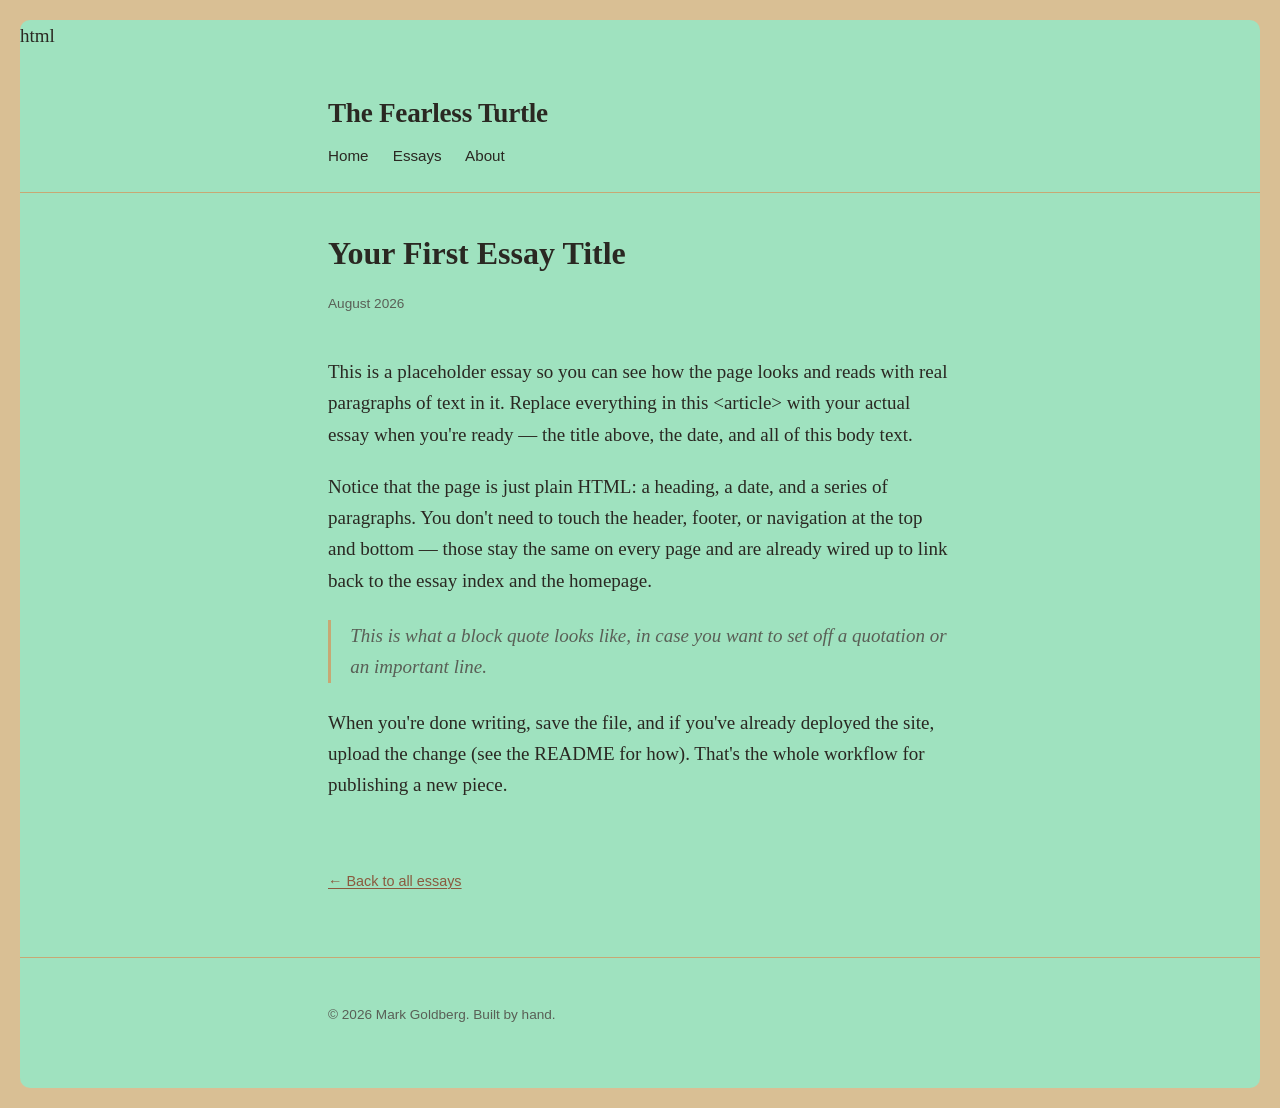
==== essays/index.html @ 42647383 "Create index.html" ====
html
<!DOCTYPE html>
<html lang="en">
<head>
  <meta charset="UTF-8">
  <meta name="viewport" content="width=device-width, initial-scale=1.0">
  <title>Your First Essay Title &mdash; The Fearless Turtle</title>
  <link rel="stylesheet" href="../css/style.css">
</head>
<body>

  <header class="site-header">
    <div class="wrap">
      <p class="site-title"><a href="../index.html">The Fearless Turtle</a></p>
      <nav class="site-nav">
        <a href="../index.html">Home</a>
        <a href="index.html">Essays</a>
        <a href="../about.html">About</a>
      </nav>
    </div>
  </header>

  <main class="wrap">
    <article class="essay">

      <h1>Your First Essay Title</h1>
      <p class="essay-meta">August 2026</p>

      <p>
        This is a placeholder essay so you can see how the page looks and
        reads with real paragraphs of text in it. Replace everything in this
        &lt;article&gt; with your actual essay when you're ready &mdash; the
        title above, the date, and all of this body text.
      </p>

      <p>
        Notice that the page is just plain HTML: a heading, a date, and a
        series of paragraphs. You don't need to touch the header, footer, or
        navigation at the top and bottom &mdash; those stay the same on every
        page and are already wired up to link back to the essay index and the
        homepage.
      </p>

      <blockquote>
        This is what a block quote looks like, in case you want to set off a
        quotation or an important line.
      </blockquote>

      <p>
        When you're done writing, save the file, and if you've already
        deployed the site, upload the change (see the README for how). That's
        the whole workflow for publishing a new piece.
      </p>

      <p><a class="back-link" href="index.html">&larr; Back to all essays</a></p>

    </article>
  </main>

  <footer class="site-footer">
    <div class="wrap">
      <p>&copy; 2026 Mark Goldberg. Built by hand.</p>
    </div>
  </footer>

</body>
</html>
---- css/style.css ----
/* ============================================
   Site-wide styles
   Edit the values in :root to change colors/fonts
   across the entire site in one place.
   ============================================ */

:root {
  --color-bg: #9fe2bf;       /* sea foam green — the page itself */
  --color-frame: #d9bf94;    /* sandy tan — the border framing the page */
  --color-text: #2a2822;
  --color-muted: #595f56;
  --color-accent: #8a5a3f;
  --color-border: #c7a874;
  --font-body: Georgia, 'Times New Roman', serif;
  --font-ui: -apple-system, BlinkMacSystemFont, 'Segoe UI', Helvetica, Arial, sans-serif;
  --max-width: 42rem;
  --frame-width: 1.25rem;
}

* {
  box-sizing: border-box;
}

html {
  -webkit-text-size-adjust: 100%;
  background: var(--color-frame);
}

body {
  margin: var(--frame-width);
  min-height: calc(100vh - (var(--frame-width) * 2));
  background: var(--color-bg);
  color: var(--color-text);
  font-family: var(--font-body);
  font-size: 19px;
  line-height: 1.65;
  border-radius: 10px;
}

a {
  color: var(--color-accent);
  text-decoration-thickness: 1px;
  text-underline-offset: 2px;
}

a:hover {
  text-decoration-thickness: 2px;
}

.wrap {
  max-width: var(--max-width);
  margin: 0 auto;
  padding: 0 1.5rem;
}

/* ---- Header / nav ---- */

header.site-header {
  border-bottom: 1px solid var(--color-border);
  padding: 2.5rem 0 1.5rem;
  margin-bottom: 2.5rem;
}

header.site-header .site-title {
  font-size: 1.7rem;
  font-weight: 700;
  letter-spacing: -0.01em;
  margin: 0 0 0.4rem;
}

header.site-header .site-title a {
  color: var(--color-text);
  text-decoration: none;
}

header.site-header .tagline {
  font-family: var(--font-ui);
  font-size: 0.95rem;
  color: var(--color-muted);
  margin: 0 0 1rem;
}

nav.site-nav {
  font-family: var(--font-ui);
  font-size: 0.95rem;
}

nav.site-nav a {
  margin-right: 1.25rem;
  color: var(--color-text);
  text-decoration: none;
  border-bottom: 1px solid transparent;
}

nav.site-nav a:hover {
  border-bottom-color: var(--color-accent);
}

/* ---- Footer ---- */

footer.site-footer {
  margin-top: 4rem;
  padding: 2rem 0 3rem;
  border-top: 1px solid var(--color-border);
  font-family: var(--font-ui);
  font-size: 0.85rem;
  color: var(--color-muted);
}

/* ---- Landing page intro ---- */

.intro {
  margin-bottom: 3rem;
}

.intro h1 {
  font-size: 1.5rem;
  margin-bottom: 0.75rem;
}

/* ---- Essay / article list ---- */

.essay-list {
  list-style: none;
  margin: 0;
  padding: 0;
}

.essay-list li {
  padding: 1.1rem 0;
  border-bottom: 1px solid var(--color-border);
}

.essay-list li:first-child {
  border-top: 1px solid var(--color-border);
}

.essay-list .essay-title {
  font-size: 1.15rem;
  font-weight: 700;
}

.essay-list .essay-title a {
  text-decoration: none;
  color: var(--color-text);
}

.essay-list .essay-title a:hover {
  color: var(--color-accent);
}

.essay-list .essay-meta {
  font-family: var(--font-ui);
  font-size: 0.82rem;
  color: var(--color-muted);
  margin-top: 0.2rem;
}

.essay-list .essay-excerpt {
  margin-top: 0.4rem;
  color: var(--color-muted);
  font-size: 0.97rem;
}

/* ---- Single essay page ---- */

article.essay h1 {
  font-size: 2rem;
  line-height: 1.25;
  margin-bottom: 0.3rem;
}

article.essay .essay-meta {
  font-family: var(--font-ui);
  font-size: 0.85rem;
  color: var(--color-muted);
  margin-bottom: 2.5rem;
}

article.essay p {
  margin: 1.3rem 0;
}

article.essay blockquote {
  margin: 1.5rem 0;
  padding-left: 1.2rem;
  border-left: 3px solid var(--color-border);
  color: var(--color-muted);
  font-style: italic;
}

.back-link {
  display: inline-block;
  margin-top: 3rem;
  font-family: var(--font-ui);
  font-size: 0.9rem;
}

@media (max-width: 480px) {
  :root { --frame-width: 0.6rem; }
  body { font-size: 17px; border-radius: 6px; }
  header.site-header { padding-top: 1.5rem; }
}
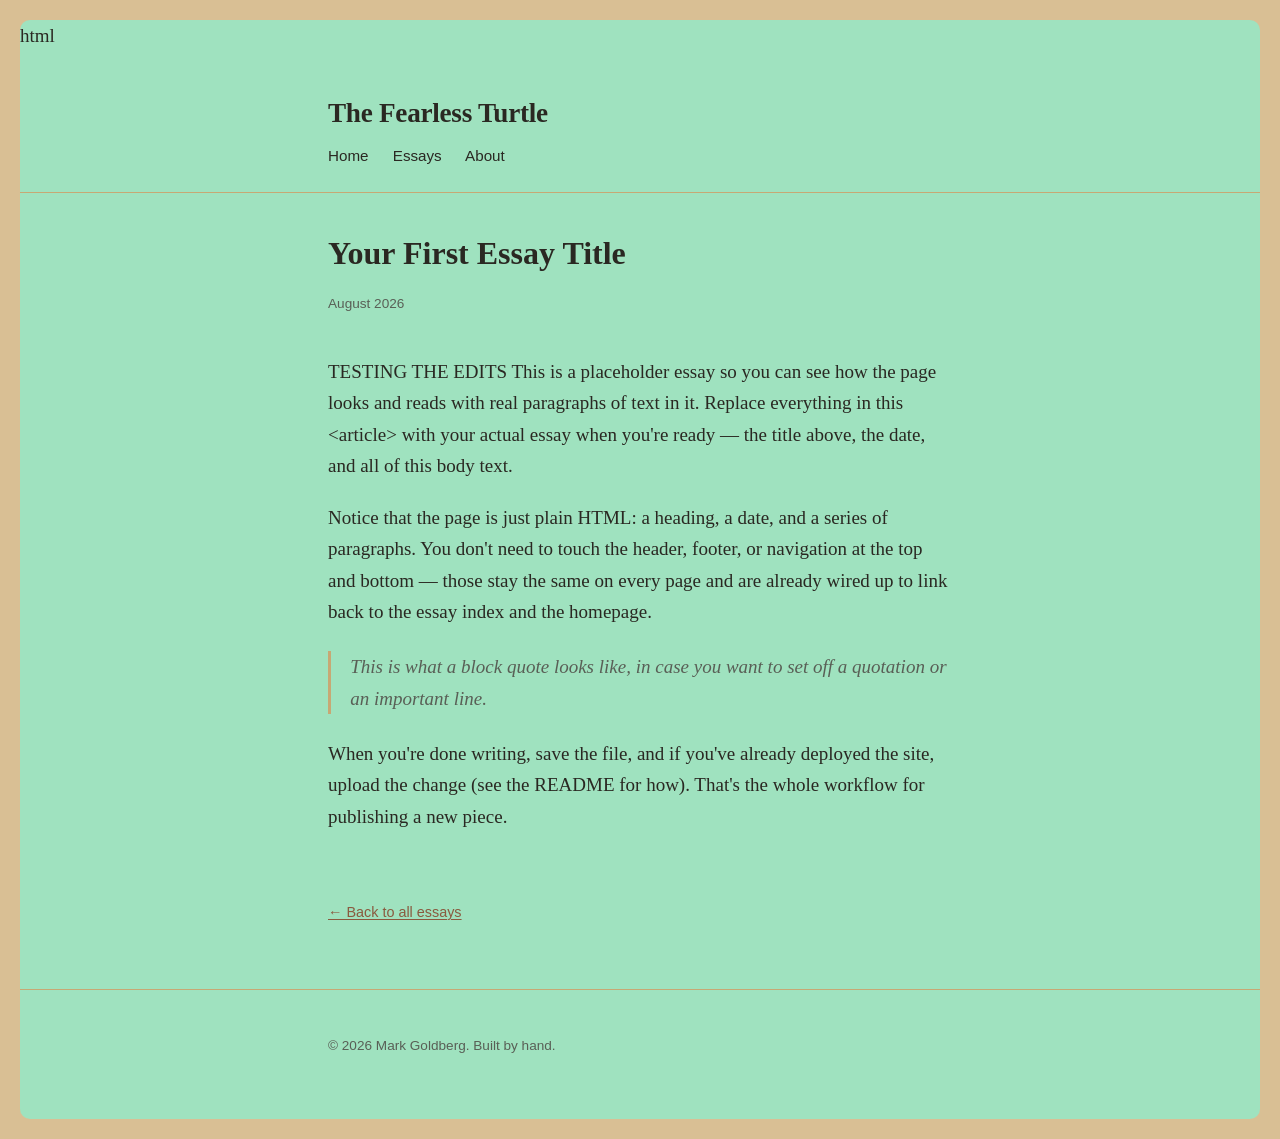
==== commit c3b6bec0: "Update index.html" ====
--- a/essays/index.html
+++ b/essays/index.html
@@ -27,6 +27,7 @@
       <p class="essay-meta">August 2026</p>
 
       <p>
+        TESTING THE EDITS
         This is a placeholder essay so you can see how the page looks and
         reads with real paragraphs of text in it. Replace everything in this
         &lt;article&gt; with your actual essay when you're ready &mdash; the
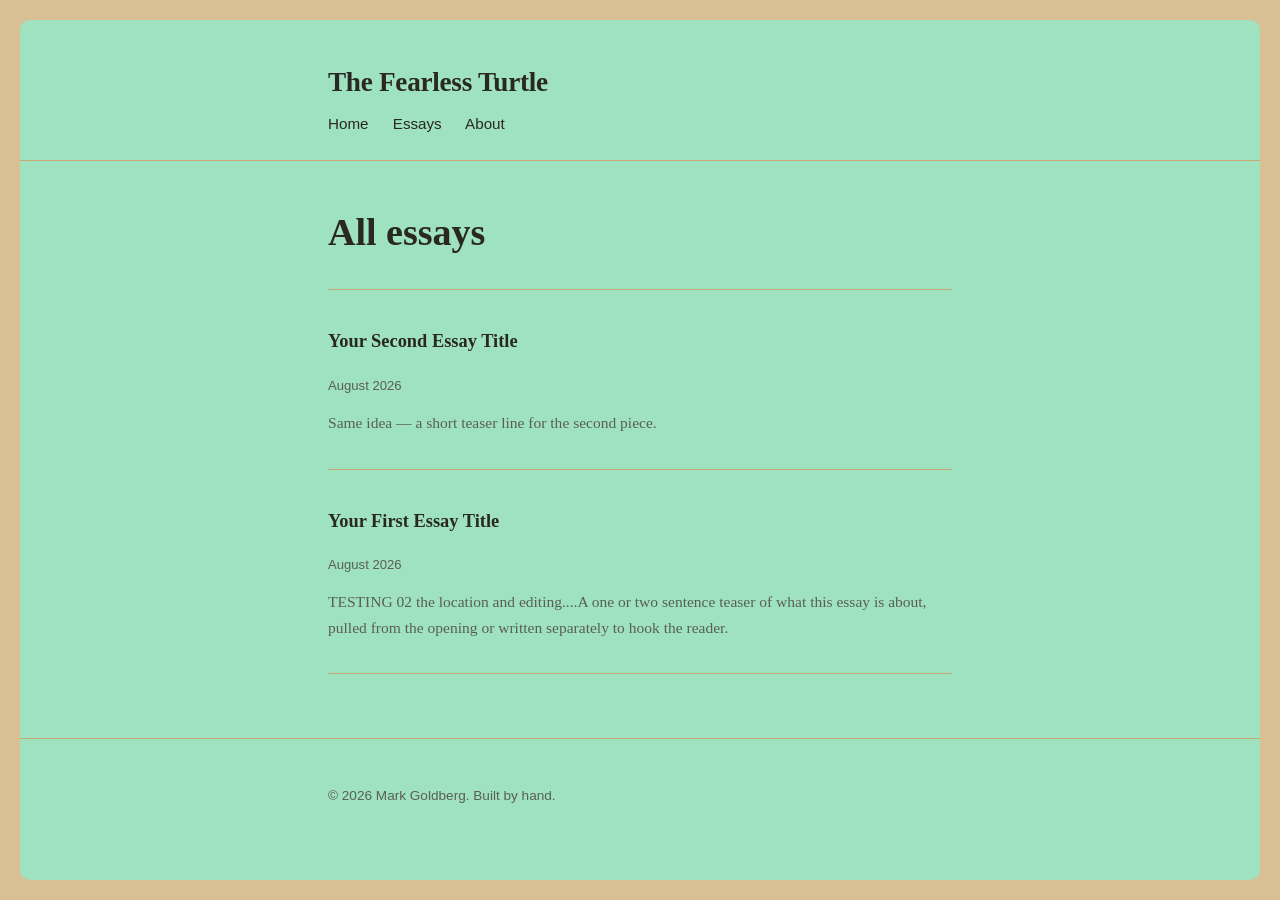
==== commit f2ef9c18: "Fix essay file locations so site links work Move the essay list, both essays and the template into e" ====
--- a/essays/index.html
+++ b/essays/index.html
@@ -1,10 +1,9 @@
-html
 <!DOCTYPE html>
 <html lang="en">
 <head>
   <meta charset="UTF-8">
   <meta name="viewport" content="width=device-width, initial-scale=1.0">
-  <title>Your First Essay Title &mdash; The Fearless Turtle</title>
+  <title>Essays &mdash; The Fearless Turtle</title>
   <link rel="stylesheet" href="../css/style.css">
 </head>
 <body>
@@ -21,41 +20,33 @@
   </header>
 
   <main class="wrap">
-    <article class="essay">
+    <h1>All essays</h1>
 
-      <h1>Your First Essay Title</h1>
-      <p class="essay-meta">August 2026</p>
+    <!--
+      TESTING the location and editing....Every time you publish a new essay, copy essay-template.html
+      to a new file in this folder, then add a matching <li> entry
+      here (newest at the top).
+    -->
+    <ul class="essay-list">
 
-      <p>
-        TESTING THE EDITS
-        This is a placeholder essay so you can see how the page looks and
-        reads with real paragraphs of text in it. Replace everything in this
-        &lt;article&gt; with your actual essay when you're ready &mdash; the
-        title above, the date, and all of this body text.
-      </p>
+      <li>
+        <p class="essay-title"><a href="second-essay.html">Your Second Essay Title</a></p>
+        <p class="essay-meta">August 2026</p>
+        <p class="essay-excerpt">
+          Same idea &mdash; a short teaser line for the second piece.
+        </p>
+      </li>
 
-      <p>
-        Notice that the page is just plain HTML: a heading, a date, and a
-        series of paragraphs. You don't need to touch the header, footer, or
-        navigation at the top and bottom &mdash; those stay the same on every
-        page and are already wired up to link back to the essay index and the
-        homepage.
-      </p>
+      <li>
+        <p class="essay-title"><a href="first-essay.html">Your First Essay Title</a></p>
+        <p class="essay-meta">August 2026</p>
+        <p class="essay-excerpt">
+          TESTING 02 the location and editing....A one or two sentence teaser of what this essay is about, pulled from
+          the opening or written separately to hook the reader.
+        </p>
+      </li>
 
-      <blockquote>
-        This is what a block quote looks like, in case you want to set off a
-        quotation or an important line.
-      </blockquote>
-
-      <p>
-        When you're done writing, save the file, and if you've already
-        deployed the site, upload the change (see the README for how). That's
-        the whole workflow for publishing a new piece.
-      </p>
-
-      <p><a class="back-link" href="index.html">&larr; Back to all essays</a></p>
-
-    </article>
+    </ul>
   </main>
 
   <footer class="site-footer">
--- a/css/style.css
+++ b/css/style.css
@@ -196,8 +196,15 @@
   font-size: 0.9rem;
 }
 
-@media (max-width: 480px) {
-  :root { --frame-width: 0.6rem; }
-  body { font-size: 17px; border-radius: 6px; }
-  header.site-header { padding-top: 1.5rem; }
-}
+figure.portrait {
+  margin: 2rem 0;
+  max-width: 320px;
+}
+
+figure.portrait img {
+  display: block;
+  width: 100%;
+  height: auto;
+  border-radius: 4px;
+  box-shadow: 0 4px 14px rgba(42, 40, 34, 0.25);
+}
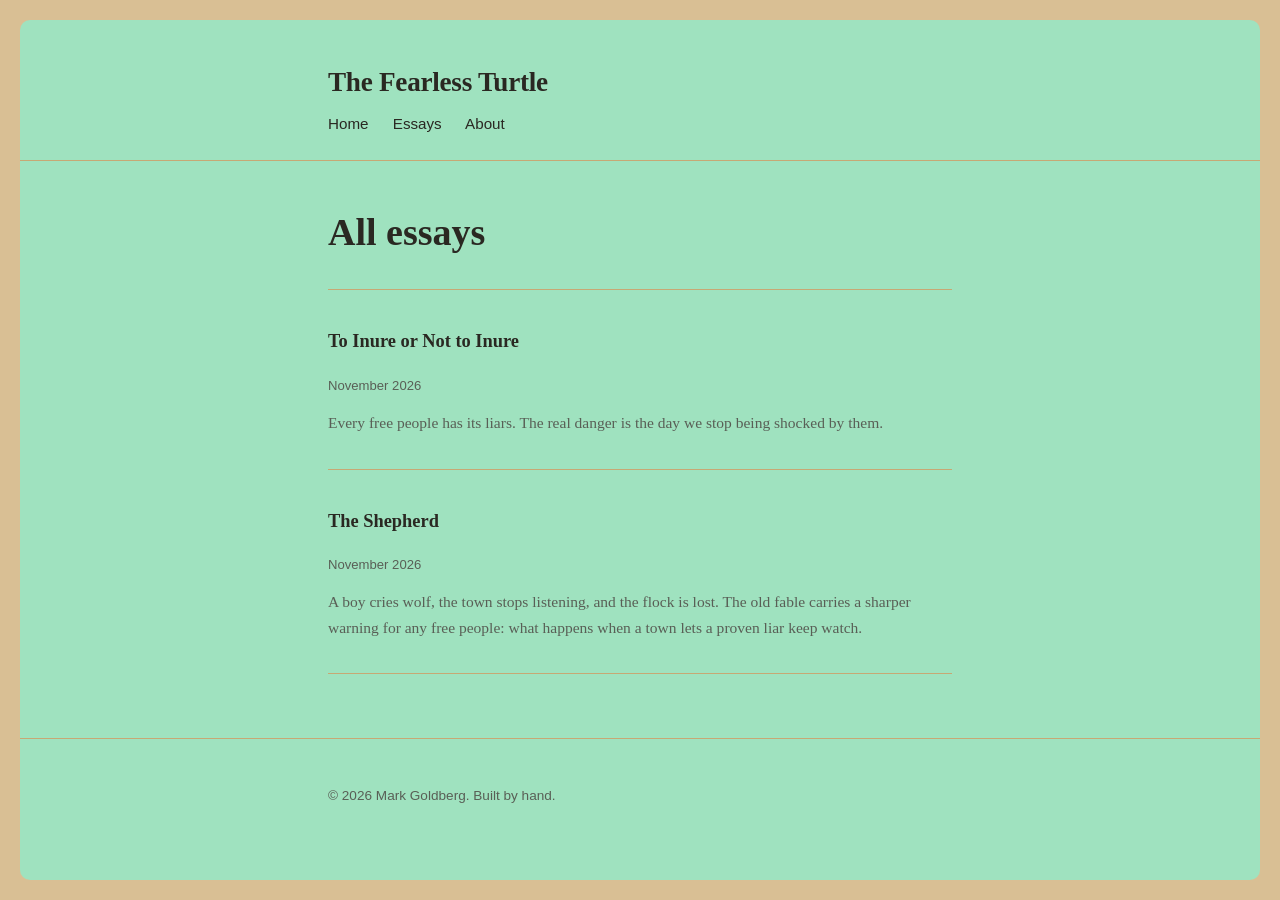
==== commit 16ef3d1a: "Add first two essays, Nathaniel's bio, and new photo caption - Add 'The Shepherd' and 'To Inure or N" ====
--- a/essays/index.html
+++ b/essays/index.html
@@ -30,19 +30,18 @@
     <ul class="essay-list">
 
       <li>
-        <p class="essay-title"><a href="second-essay.html">Your Second Essay Title</a></p>
-        <p class="essay-meta">August 2026</p>
+        <p class="essay-title"><a href="to-inure-or-not-to-inure.html">To Inure or Not to Inure</a></p>
+        <p class="essay-meta">November 2026</p>
         <p class="essay-excerpt">
-          Same idea &mdash; a short teaser line for the second piece.
+          Every free people has its liars. The real danger is the day we stop being shocked by them.
         </p>
       </li>
 
       <li>
-        <p class="essay-title"><a href="first-essay.html">Your First Essay Title</a></p>
-        <p class="essay-meta">August 2026</p>
+        <p class="essay-title"><a href="the-shepherd.html">The Shepherd</a></p>
+        <p class="essay-meta">November 2026</p>
         <p class="essay-excerpt">
-          TESTING 02 the location and editing....A one or two sentence teaser of what this essay is about, pulled from
-          the opening or written separately to hook the reader.
+          A boy cries wolf, the town stops listening, and the flock is lost. The old fable carries a sharper warning for any free people: what happens when a town lets a proven liar keep watch.
         </p>
       </li>
 
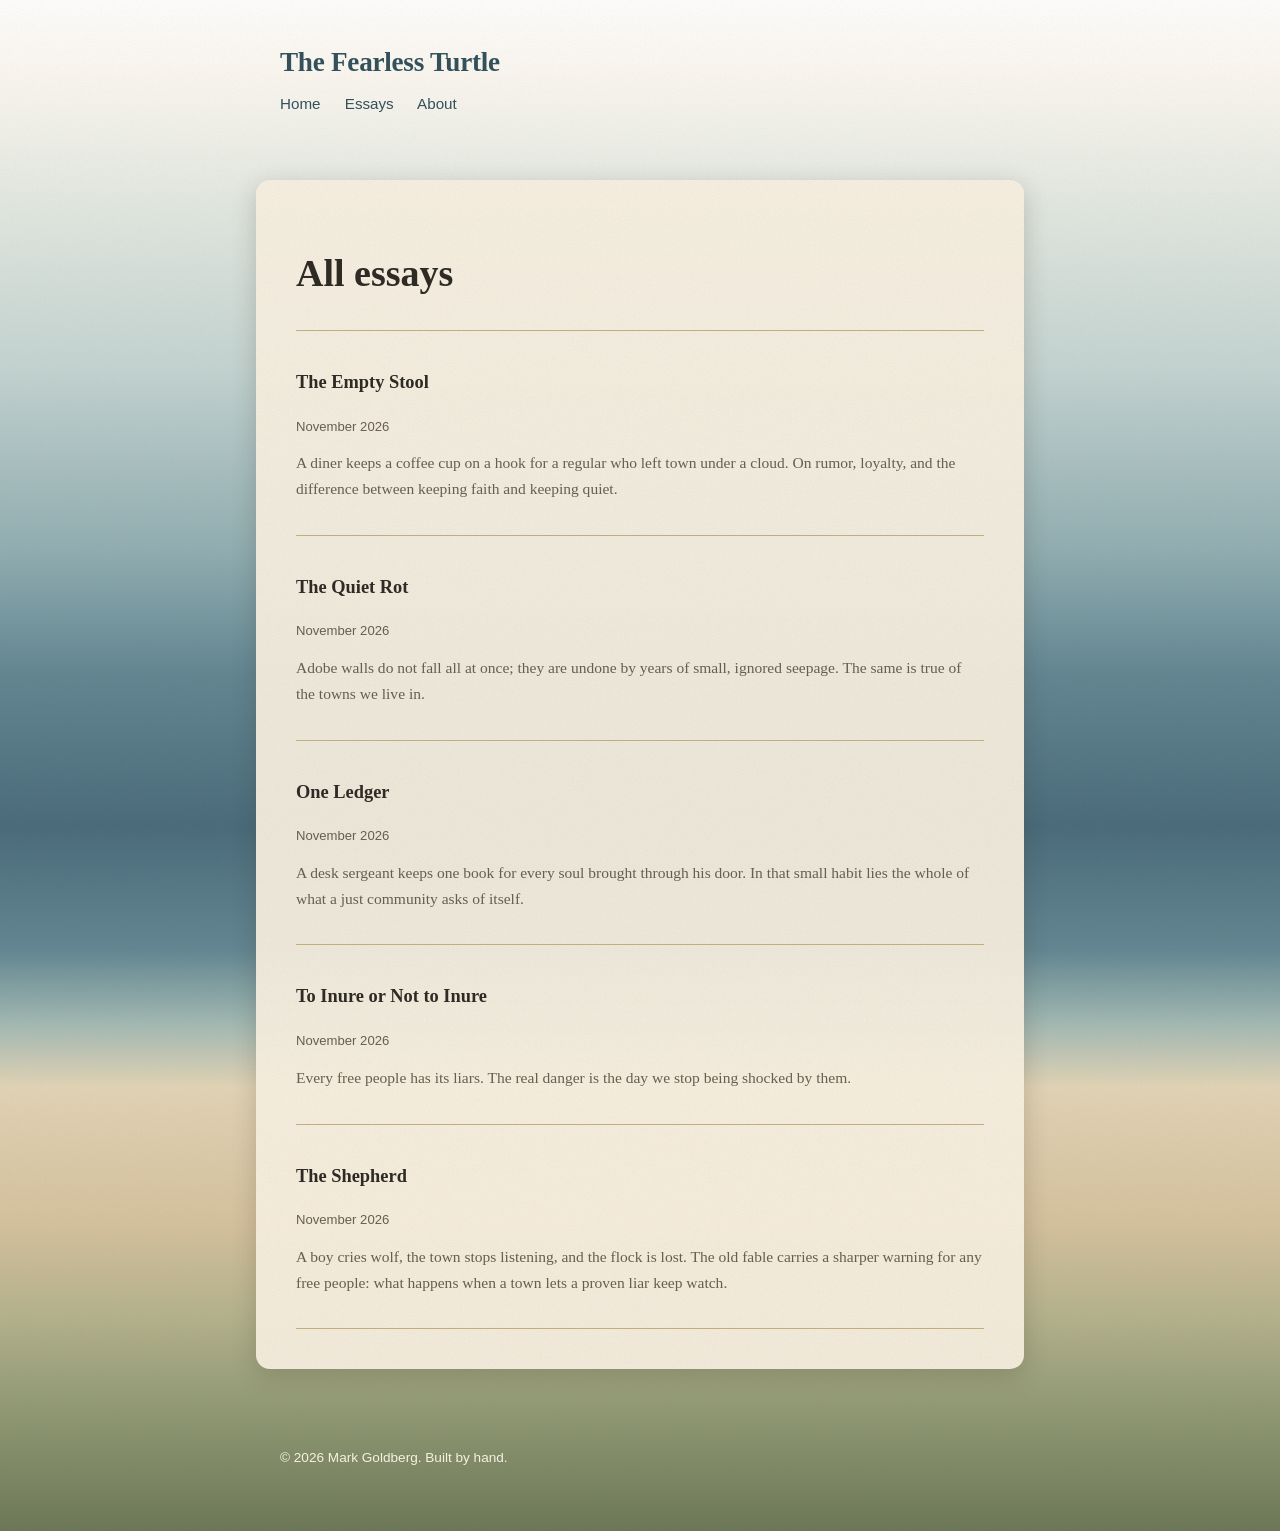
==== commit 532e565d: "Add three Santa Fe essays: One Ledger, The Quiet Rot, The Empty Stool Co-Authored-By: Claude Opus 5." ====
--- a/essays/index.html
+++ b/essays/index.html
@@ -30,6 +30,30 @@
     <ul class="essay-list">
 
       <li>
+        <p class="essay-title"><a href="the-empty-stool.html">The Empty Stool</a></p>
+        <p class="essay-meta">November 2026</p>
+        <p class="essay-excerpt">
+          A diner keeps a coffee cup on a hook for a regular who left town under a cloud. On rumor, loyalty, and the difference between keeping faith and keeping quiet.
+        </p>
+      </li>
+
+      <li>
+        <p class="essay-title"><a href="the-quiet-rot.html">The Quiet Rot</a></p>
+        <p class="essay-meta">November 2026</p>
+        <p class="essay-excerpt">
+          Adobe walls do not fall all at once; they are undone by years of small, ignored seepage. The same is true of the towns we live in.
+        </p>
+      </li>
+
+      <li>
+        <p class="essay-title"><a href="one-ledger.html">One Ledger</a></p>
+        <p class="essay-meta">November 2026</p>
+        <p class="essay-excerpt">
+          A desk sergeant keeps one book for every soul brought through his door. In that small habit lies the whole of what a just community asks of itself.
+        </p>
+      </li>
+
+      <li>
         <p class="essay-title"><a href="to-inure-or-not-to-inure.html">To Inure or Not to Inure</a></p>
         <p class="essay-meta">November 2026</p>
         <p class="essay-excerpt">
--- a/css/style.css
+++ b/css/style.css
@@ -5,16 +5,39 @@
    ============================================ */
 
 :root {
-  --color-bg: #9fe2bf;       /* sea foam green — the page itself */
-  --color-frame: #d9bf94;    /* sandy tan — the border framing the page */
-  --color-text: #2a2822;
-  --color-muted: #595f56;
-  --color-accent: #8a5a3f;
-  --color-border: #c7a874;
+  /* ---- Colour theme: change these to restyle the whole site ---- */
+  /* The page background is a seashore scene, top to bottom:
+     white clouds, sky blue, deep ocean blue, sand, seagrass green. */
+  --scene: linear-gradient(180deg,
+    #ffffff 0%,
+    #fbf8f1 5%,
+    #e6ebe4 12%,
+    #c3d4d2 24%,
+    #8fadb2 36%,
+    #5f8592 44%,
+    #46697a 54%,
+    #5f8592 62%,
+    #a3bab4 67%,
+    #e2d4b6 71%,
+    #d5c19d 80%,
+    #b3b28c 86%,
+    #8f9873 92%,
+    #6a7656 100%);
+  /* faint paper grain laid over the scene for a weathered, vintage feel */
+  --grain: url("data:image/svg+xml,%3Csvg xmlns='http://www.w3.org/2000/svg' width='220' height='220'%3E%3Cfilter id='n'%3E%3CfeTurbulence type='fractalNoise' baseFrequency='0.85' numOctaves='3' stitchTiles='stitch'/%3E%3CfeColorMatrix values='0 0 0 0 0.35  0 0 0 0 0.27  0 0 0 0 0.18  0 0 0 0.09 0'/%3E%3C/filter%3E%3Crect width='100%25' height='100%25' filter='url(%23n)'/%3E%3C/svg%3E");
+  --panel-bg: rgba(248, 241, 226, 0.94);   /* the reading panel: aged paper */
+  --header-text: #34505a;
+  --header-muted: #5a6f72;
+  --footer-text: #f6f0e2;
+  --color-text: #2e2a24;
+  --color-muted: #665e50;
+  --color-accent: #3f6a78;     /* links: weathered sea blue */
+  --color-hover: #a5553a;      /* link hover, quote bar: faded rust */
+  --color-border: #c4ab80;
+
   --font-body: Georgia, 'Times New Roman', serif;
   --font-ui: -apple-system, BlinkMacSystemFont, 'Segoe UI', Helvetica, Arial, sans-serif;
-  --max-width: 42rem;
-  --frame-width: 1.25rem;
+  --max-width: 48rem;
 }
 
 * {
@@ -23,18 +46,19 @@
 
 html {
   -webkit-text-size-adjust: 100%;
-  background: var(--color-frame);
+  min-height: 100%;
 }
 
 body {
-  margin: var(--frame-width);
-  min-height: calc(100vh - (var(--frame-width) * 2));
-  background: var(--color-bg);
+  margin: 0;
+  min-height: 100vh;
+  background: var(--grain), var(--scene);
   color: var(--color-text);
+  display: flex;
+  flex-direction: column;
   font-family: var(--font-body);
   font-size: 19px;
   line-height: 1.65;
-  border-radius: 10px;
 }
 
 a {
@@ -44,7 +68,22 @@
 }
 
 a:hover {
+  color: var(--color-hover);
   text-decoration-thickness: 2px;
+}
+
+main.wrap {
+  flex: 1;
+  width: calc(100% - 2rem);
+  background: var(--panel-bg);
+  border-radius: 14px;
+  padding: 2.25rem 2.5rem 2.5rem;
+  background-image: var(--grain);
+  box-shadow: 0 6px 24px rgba(60, 50, 35, 0.22);
+}
+
+@media (max-width: 600px) {
+  main.wrap { padding: 1.5rem 1.25rem 2rem; }
 }
 
 .wrap {
@@ -56,7 +95,6 @@
 /* ---- Header / nav ---- */
 
 header.site-header {
-  border-bottom: 1px solid var(--color-border);
   padding: 2.5rem 0 1.5rem;
   margin-bottom: 2.5rem;
 }
@@ -69,14 +107,14 @@
 }
 
 header.site-header .site-title a {
-  color: var(--color-text);
+  color: var(--header-text);
   text-decoration: none;
 }
 
 header.site-header .tagline {
   font-family: var(--font-ui);
   font-size: 0.95rem;
-  color: var(--color-muted);
+  color: var(--header-muted);
   margin: 0 0 1rem;
 }
 
@@ -87,24 +125,24 @@
 
 nav.site-nav a {
   margin-right: 1.25rem;
-  color: var(--color-text);
+  color: var(--header-text);
   text-decoration: none;
   border-bottom: 1px solid transparent;
 }
 
 nav.site-nav a:hover {
-  border-bottom-color: var(--color-accent);
+  color: var(--header-text);
+  border-bottom-color: var(--header-text);
 }
 
 /* ---- Footer ---- */
 
 footer.site-footer {
-  margin-top: 4rem;
+  margin-top: 2rem;
   padding: 2rem 0 3rem;
-  border-top: 1px solid var(--color-border);
   font-family: var(--font-ui);
   font-size: 0.85rem;
-  color: var(--color-muted);
+  color: var(--footer-text);
 }
 
 /* ---- Landing page intro ---- */
@@ -146,7 +184,7 @@
 }
 
 .essay-list .essay-title a:hover {
-  color: var(--color-accent);
+  color: var(--color-hover);
 }
 
 .essay-list .essay-meta {
@@ -184,7 +222,7 @@
 article.essay blockquote {
   margin: 1.5rem 0;
   padding-left: 1.2rem;
-  border-left: 3px solid var(--color-border);
+  border-left: 3px solid var(--color-hover);
   color: var(--color-muted);
   font-style: italic;
 }
@@ -208,3 +246,52 @@
   border-radius: 4px;
   box-shadow: 0 4px 14px rgba(42, 40, 34, 0.25);
 }
+
+/* ---- Photo album (homepage) ---- */
+
+.album {
+  margin-top: 3.5rem;
+}
+
+.photo-grid {
+  display: grid;
+  grid-template-columns: repeat(2, minmax(0, 1fr));
+  gap: 2.25rem 1.75rem;
+  margin-top: 1.5rem;
+}
+
+.photo-grid figure {
+  margin: 0;
+}
+
+.photo-grid img {
+  display: block;
+  width: 100%;
+  height: auto;
+  border-radius: 3px;
+  box-shadow: 0 4px 14px rgba(42, 40, 34, 0.28);
+}
+
+.photo-grid figcaption {
+  margin-top: 0.7rem;
+}
+
+.photo-grid .photo-place {
+  display: block;
+  font-family: var(--font-ui);
+  font-size: 0.8rem;
+  letter-spacing: 0.02em;
+  color: var(--color-muted);
+}
+
+.photo-grid .photo-quote {
+  display: block;
+  margin-top: 0.25rem;
+  font-style: italic;
+  font-size: 0.95rem;
+  line-height: 1.5;
+}
+
+@media (max-width: 600px) {
+  .photo-grid { grid-template-columns: 1fr; }
+}
